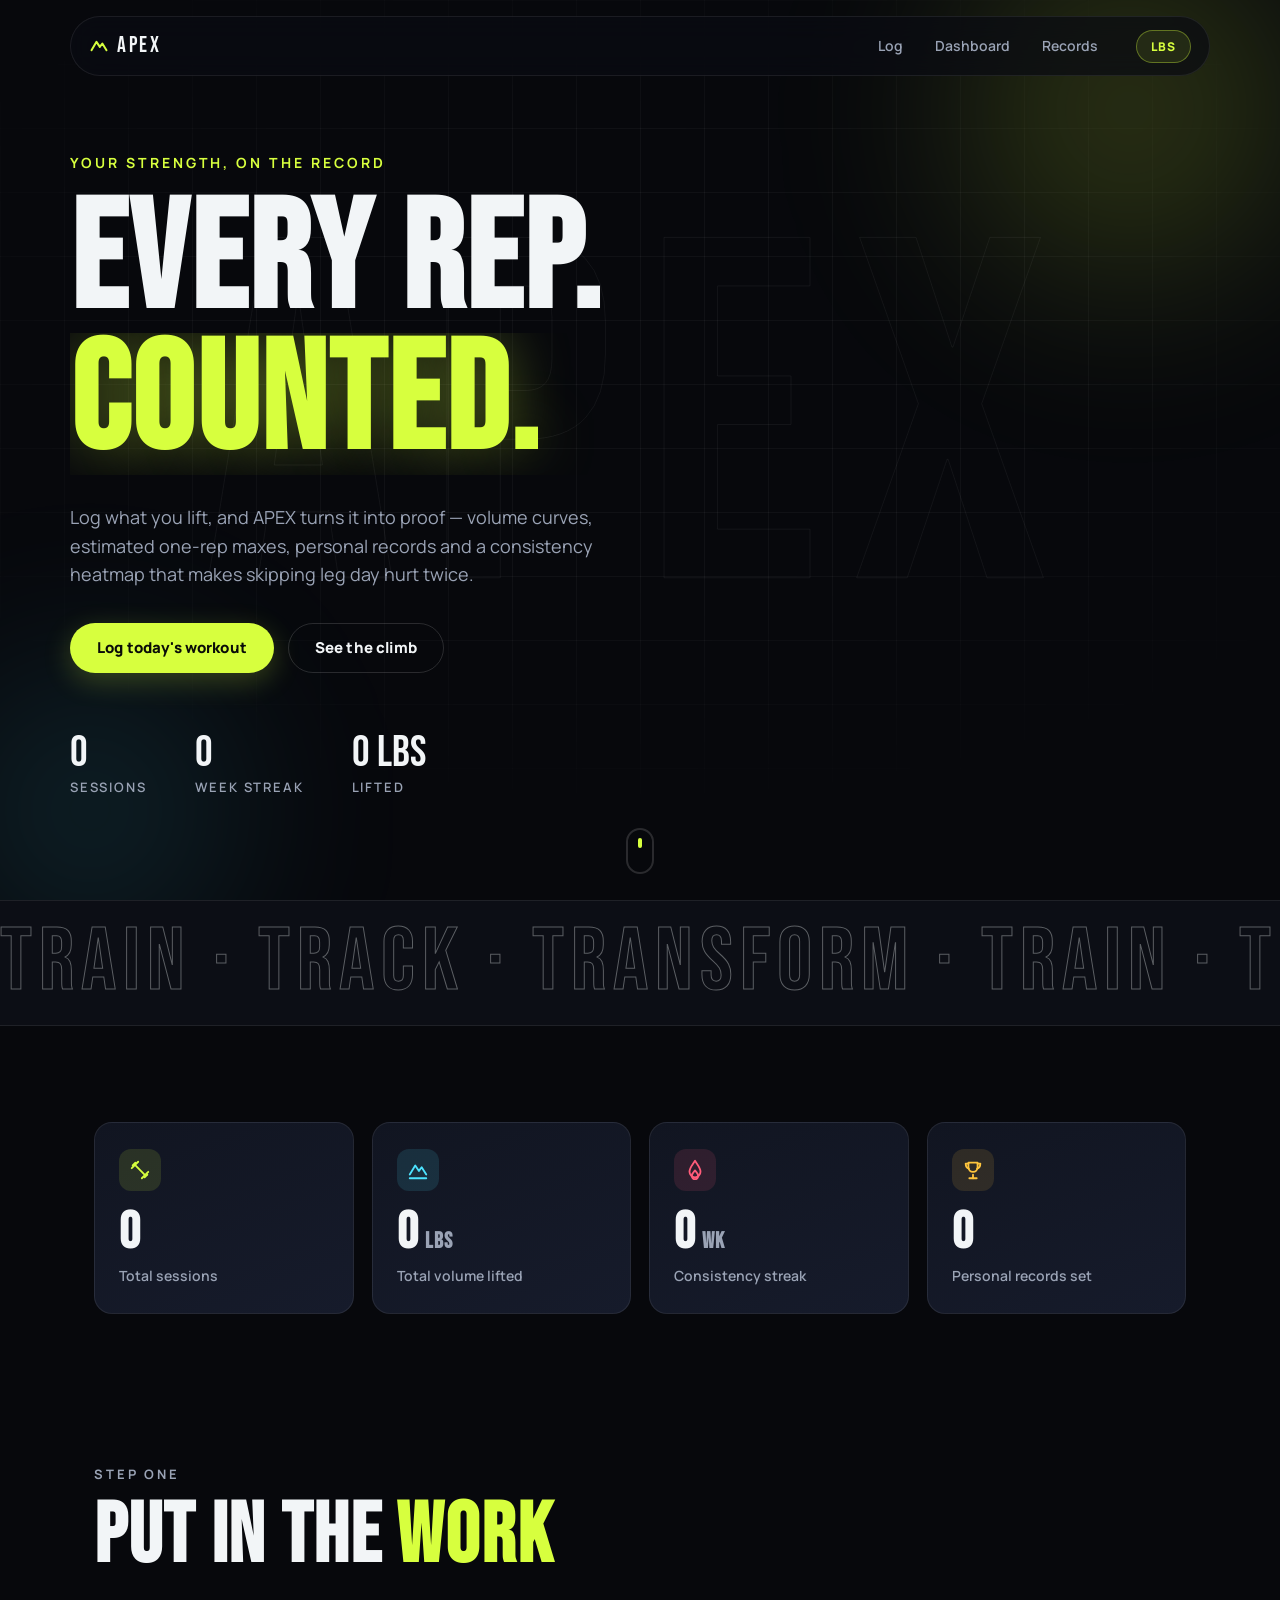
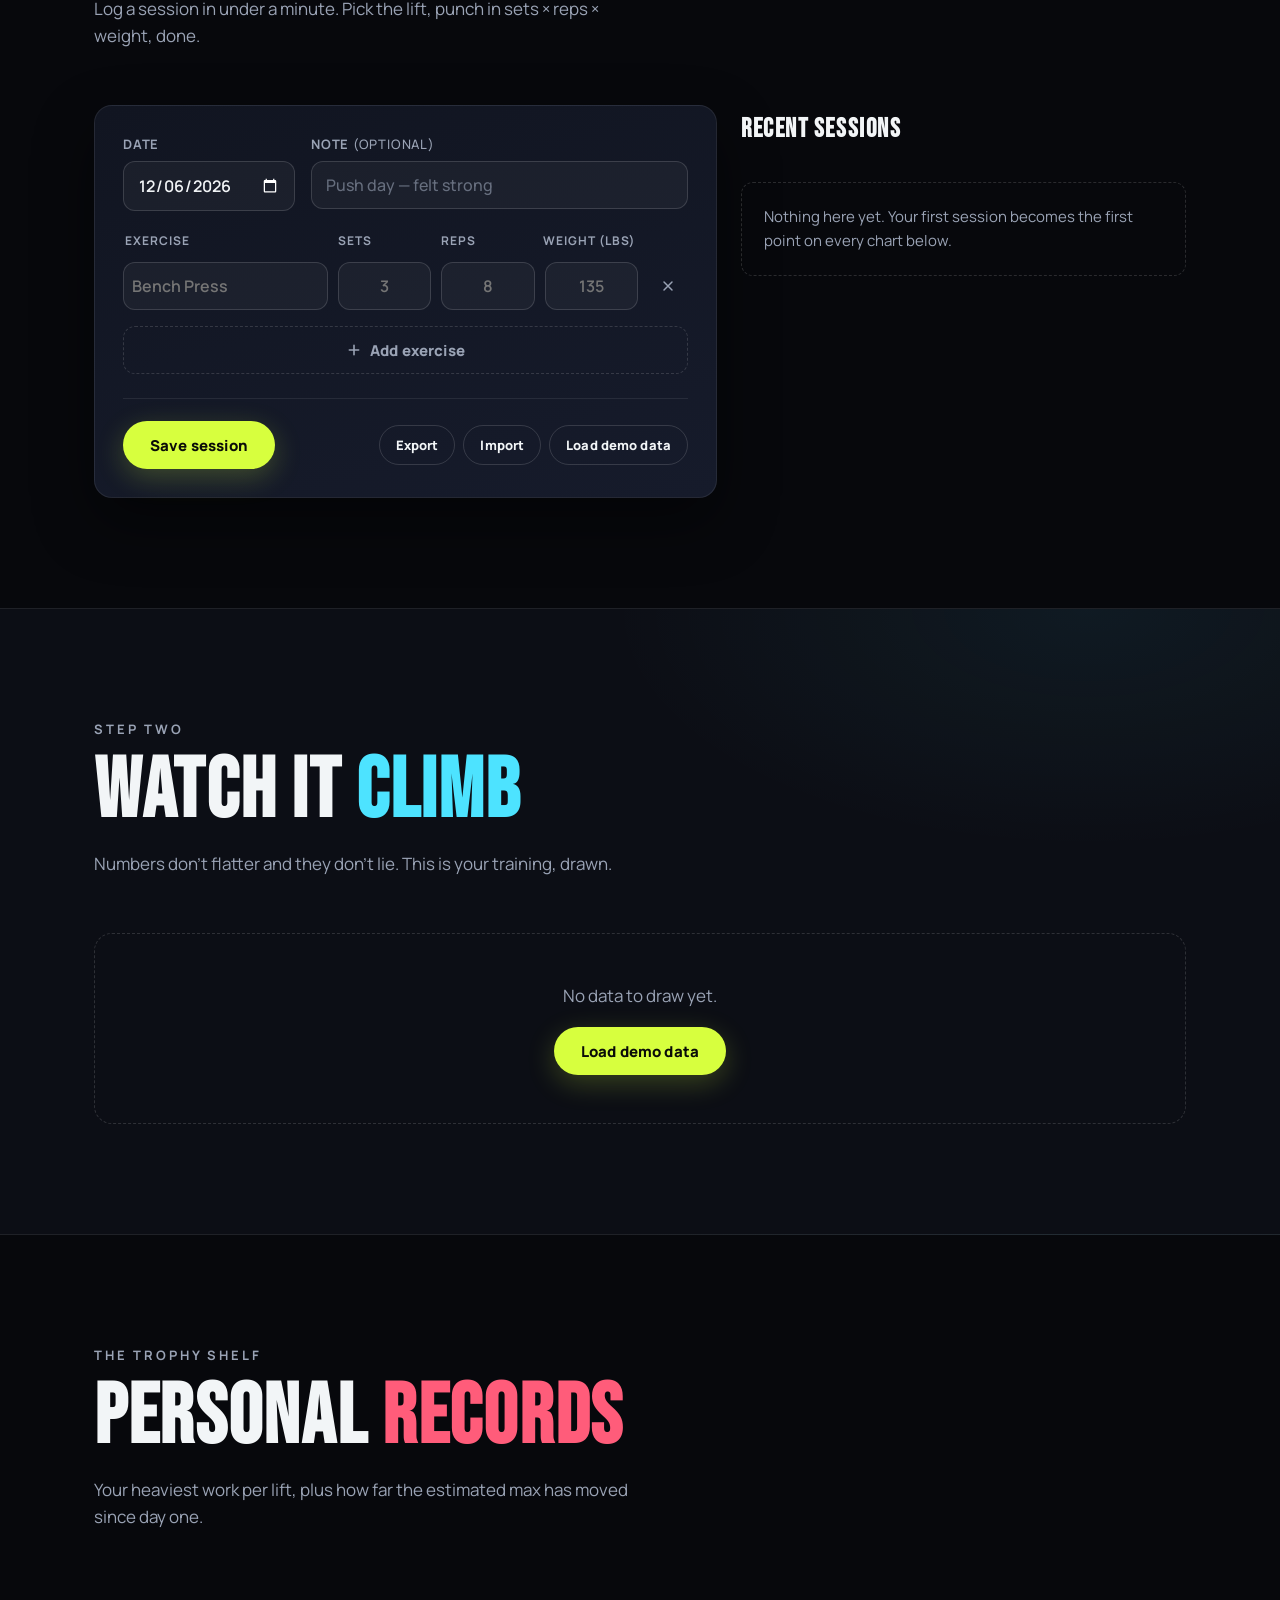
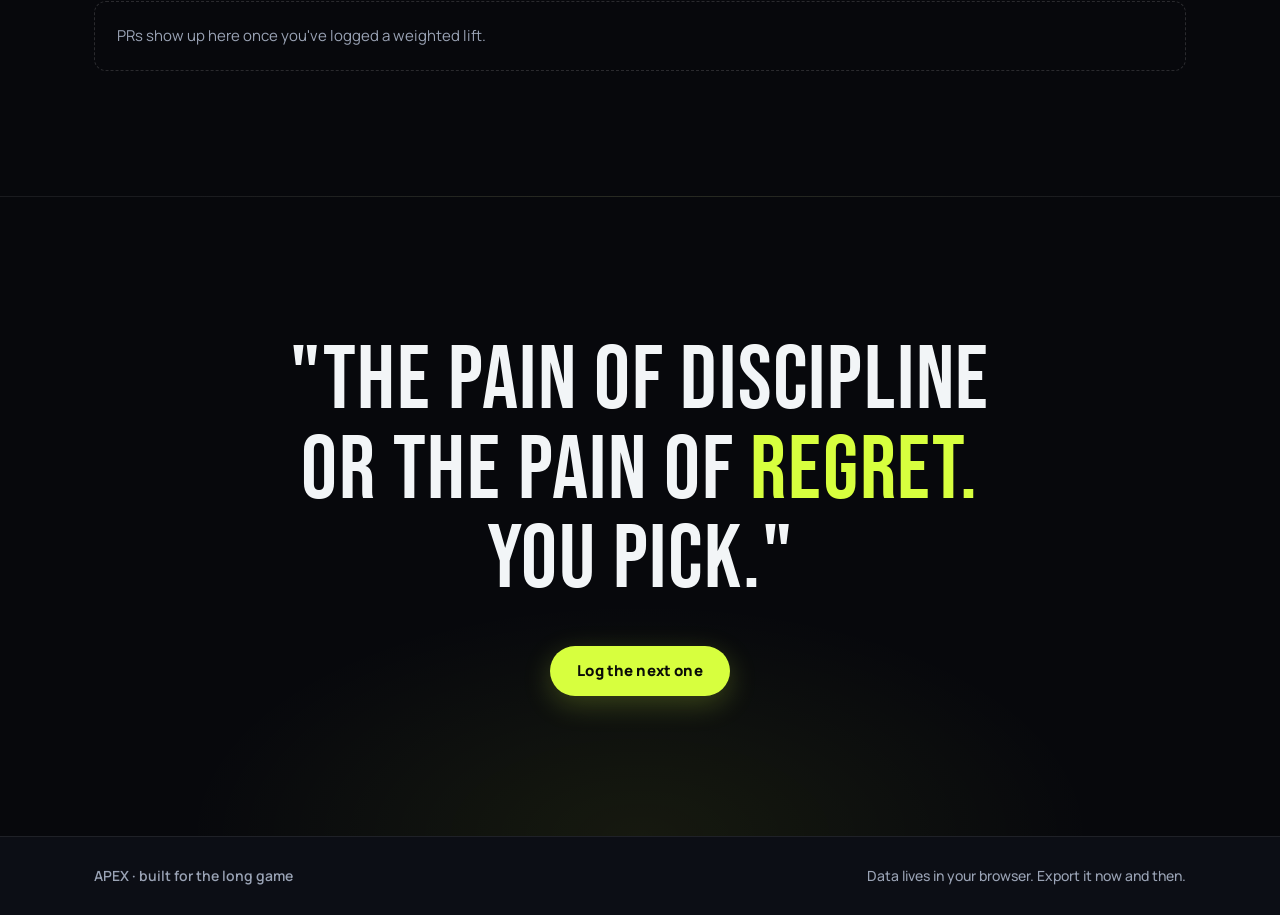
==== apex/index.html @ 634eb8ff "Add APEX — gym progress tracker with charts, PRs, and scroll animations A standalone single-page app" ====
<!DOCTYPE html>
<html lang="en">
<head>
  <meta charset="UTF-8" />
  <meta name="viewport" content="width=device-width, initial-scale=1.0, viewport-fit=cover" />
  <meta name="theme-color" content="#07080C" />
  <meta name="description" content="APEX — a beautiful gym progress tracker. Log your workouts, watch your strength curve climb, and stay consistent with charts, PRs, streaks and a training heatmap." />
  <title>APEX — Track the Climb</title>

  <link rel="preconnect" href="https://fonts.googleapis.com" />
  <link rel="preconnect" href="https://fonts.gstatic.com" crossorigin />
  <link href="https://fonts.googleapis.com/css2?family=Bebas+Neue&family=Manrope:wght@400;500;600;700;800&display=swap" rel="stylesheet" />
  <link rel="stylesheet" href="styles.css" />

  <script src="vendor/chart.umd.js"></script>
</head>
<body>
  <div class="scroll-progress" id="scrollProgress" aria-hidden="true"></div>

  <header class="nav" id="nav">
    <a class="nav__brand" href="#top" aria-label="APEX — back to top">
      <svg width="20" height="20" viewBox="0 0 24 24" fill="none" stroke="currentColor" stroke-width="2.4" stroke-linecap="round" stroke-linejoin="round" aria-hidden="true"><path d="M3 17 L9 7 L13 13 L16 9 L21 17"/></svg>
      <span>APEX</span>
    </a>
    <nav class="nav__links" aria-label="Sections">
      <a href="#log">Log</a>
      <a href="#dashboard">Dashboard</a>
      <a href="#records">Records</a>
    </nav>
    <button class="nav__unit" id="unitToggle" type="button" aria-label="Toggle weight unit">LBS</button>
  </header>

  <main>
    <!-- ============ HERO ============ -->
    <section class="hero" id="top">
      <div class="hero__bg" aria-hidden="true">
        <div class="hero__orb hero__orb--volt" data-speed="0.18"></div>
        <div class="hero__orb hero__orb--cyan" data-speed="0.10"></div>
        <div class="hero__grid"></div>
        <div class="hero__ghost" data-speed="0.32">APEX</div>
      </div>

      <div class="hero__inner">
        <p class="hero__kicker reveal">Your strength, on the record</p>
        <h1 class="hero__title">
          <span class="line-mask"><span class="line">EVERY REP.</span></span>
          <span class="line-mask"><span class="line line--volt">COUNTED.</span></span>
        </h1>
        <p class="hero__sub reveal" style="--d:.25s">
          Log what you lift, and APEX turns it into proof — volume curves, estimated one-rep
          maxes, personal records and a consistency heatmap that makes skipping leg day hurt twice.
        </p>
        <div class="hero__cta reveal" style="--d:.35s">
          <a class="btn btn--volt" href="#log">Log today's workout</a>
          <a class="btn btn--ghost" href="#dashboard">See the climb</a>
        </div>

        <dl class="hero__stats reveal" style="--d:.45s">
          <div><dt>Sessions</dt><dd id="heroSessions">0</dd></div>
          <div><dt>Week streak</dt><dd id="heroStreak">0</dd></div>
          <div><dt>Lifted</dt><dd id="heroVolume">0</dd></div>
        </dl>
      </div>

      <a class="hero__scrollcue" href="#statband" aria-label="Scroll to your numbers">
        <span></span>
      </a>
    </section>

    <!-- ============ MARQUEE ============ -->
    <div class="marquee" aria-hidden="true">
      <div class="marquee__track" id="marqueeTrack">
        TRAIN&nbsp;&middot;&nbsp;TRACK&nbsp;&middot;&nbsp;TRANSFORM&nbsp;&middot;&nbsp;TRAIN&nbsp;&middot;&nbsp;TRACK&nbsp;&middot;&nbsp;TRANSFORM&nbsp;&middot;&nbsp;TRAIN&nbsp;&middot;&nbsp;TRACK&nbsp;&middot;&nbsp;TRANSFORM&nbsp;&middot;
      </div>
    </div>

    <!-- ============ STAT BAND ============ -->
    <section class="statband" id="statband">
      <div class="container">
        <div class="statband__grid">
          <article class="stat reveal" style="--d:0s">
            <span class="stat__icon stat__icon--volt">
              <svg viewBox="0 0 24 24" fill="none" stroke="currentColor" stroke-width="2" stroke-linecap="round" stroke-linejoin="round" aria-hidden="true"><path d="M6.5 6.5 L17.5 17.5"/><path d="M4 7 L7 4"/><path d="M17 20 L20 17"/><path d="M3 10 L10 3"/><path d="M14 21 L21 14"/></svg>
            </span>
            <strong class="stat__num" id="statSessions">0</strong>
            <span class="stat__label">Total sessions</span>
          </article>
          <article class="stat reveal" style="--d:.08s">
            <span class="stat__icon stat__icon--cyan">
              <svg viewBox="0 0 24 24" fill="none" stroke="currentColor" stroke-width="2" stroke-linecap="round" stroke-linejoin="round" aria-hidden="true"><path d="M3 17 L9 7 L13 13 L16 9 L21 17"/><path d="M3 21 L21 21"/></svg>
            </span>
            <strong class="stat__num"><span id="statVolume">0</span><em class="stat__unit" data-unit>lbs</em></strong>
            <span class="stat__label">Total volume lifted</span>
          </article>
          <article class="stat reveal" style="--d:.16s">
            <span class="stat__icon stat__icon--pink">
              <svg viewBox="0 0 24 24" fill="none" stroke="currentColor" stroke-width="2" stroke-linecap="round" stroke-linejoin="round" aria-hidden="true"><path d="M12 2 C9 7 6 9.5 6 14 a6 6 0 0 0 12 0 C18 9.5 15 7 12 2 Z"/><path d="M12 22 a3.5 3.5 0 0 1 -3.5 -3.5 C8.5 16 10 14.8 12 12.5 c2 2.3 3.5 3.5 3.5 6 A3.5 3.5 0 0 1 12 22 Z"/></svg>
            </span>
            <strong class="stat__num"><span id="statStreak">0</span><em class="stat__unit">wk</em></strong>
            <span class="stat__label">Consistency streak</span>
          </article>
          <article class="stat reveal" style="--d:.24s">
            <span class="stat__icon stat__icon--amber">
              <svg viewBox="0 0 24 24" fill="none" stroke="currentColor" stroke-width="2" stroke-linecap="round" stroke-linejoin="round" aria-hidden="true"><path d="M8 21 L16 21"/><path d="M12 17 L12 21"/><path d="M7 4 L17 4 L17 9 a5 5 0 0 1 -10 0 Z"/><path d="M17 5 h3 a0 0 0 0 1 0 0 c0 3 -1.5 5 -3.5 5.5"/><path d="M7 5 H4 c0 3 1.5 5 3.5 5.5"/></svg>
            </span>
            <strong class="stat__num" id="statPRs">0</strong>
            <span class="stat__label">Personal records set</span>
          </article>
        </div>
      </div>
    </section>

    <!-- ============ LOG ============ -->
    <section class="section" id="log">
      <div class="container">
        <header class="section__head">
          <p class="section__kicker reveal">Step one</p>
          <h2 class="section__title"><span class="line-mask"><span class="line">PUT IN THE <span class="t-volt">WORK</span></span></span></h2>
          <p class="section__sub reveal">Log a session in under a minute. Pick the lift, punch in sets &times; reps &times; weight, done.</p>
        </header>

        <div class="log__grid">
          <form class="card log__form reveal" id="workoutForm" novalidate>
            <div class="log__row">
              <div class="field">
                <label for="sessionDate">Date</label>
                <input type="date" id="sessionDate" required />
              </div>
              <div class="field field--grow">
                <label for="sessionNote">Note <span class="t-muted">(optional)</span></label>
                <input type="text" id="sessionNote" maxlength="80" placeholder="Push day — felt strong" />
              </div>
            </div>

            <div class="entries" id="entries"></div>

            <button type="button" class="btn btn--dashed" id="addEntry">
              <svg width="16" height="16" viewBox="0 0 24 24" fill="none" stroke="currentColor" stroke-width="2.4" stroke-linecap="round" aria-hidden="true"><path d="M12 5v14M5 12h14"/></svg>
              Add exercise
            </button>

            <div class="log__actions">
              <button type="submit" class="btn btn--volt">Save session</button>
              <div class="log__data">
                <button type="button" class="btn btn--ghost btn--sm" id="exportBtn">Export</button>
                <label class="btn btn--ghost btn--sm" for="importFile">Import<input type="file" id="importFile" accept=".json,application/json" hidden /></label>
                <button type="button" class="btn btn--ghost btn--sm" id="demoBtn">Load demo data</button>
              </div>
            </div>
          </form>

          <aside class="log__history reveal" style="--d:.12s">
            <h3 class="log__history-title">Recent sessions</h3>
            <ol class="history" id="historyList"></ol>
            <p class="history__empty" id="historyEmpty">Nothing here yet. Your first session becomes the first point on every chart below.</p>
          </aside>
        </div>
      </div>
    </section>

    <!-- ============ DASHBOARD ============ -->
    <section class="section section--alt" id="dashboard">
      <div class="container">
        <header class="section__head">
          <p class="section__kicker reveal">Step two</p>
          <h2 class="section__title"><span class="line-mask"><span class="line">WATCH IT <span class="t-cyan">CLIMB</span></span></span></h2>
          <p class="section__sub reveal">Numbers don't flatter and they don't lie. This is your training, drawn.</p>
        </header>

        <div class="charts" id="charts">
          <article class="card chart-card chart-card--wide reveal">
            <header class="chart-card__head">
              <div>
                <h3>Weekly volume</h3>
                <p>Total weight moved per week (sets &times; reps &times; weight)</p>
              </div>
            </header>
            <div class="chart-card__body"><canvas id="volumeChart" role="img" aria-label="Area chart of total training volume per week"></canvas></div>
          </article>

          <article class="card chart-card reveal" style="--d:.08s">
            <header class="chart-card__head">
              <div>
                <h3>Sessions per week</h3>
                <p>Showing up is the whole game</p>
              </div>
            </header>
            <div class="chart-card__body"><canvas id="freqChart" role="img" aria-label="Bar chart of gym sessions per week"></canvas></div>
          </article>

          <article class="card chart-card reveal" style="--d:.16s">
            <header class="chart-card__head">
              <div>
                <h3>Muscle split</h3>
                <p>Share of volume by muscle group</p>
              </div>
            </header>
            <div class="chart-card__body chart-card__body--donut"><canvas id="splitChart" role="img" aria-label="Doughnut chart of training volume by muscle group"></canvas></div>
          </article>

          <article class="card chart-card chart-card--wide reveal">
            <header class="chart-card__head">
              <div>
                <h3>Strength curve</h3>
                <p>Estimated one-rep max over time (Epley formula)</p>
              </div>
              <div class="field field--inline">
                <label class="sr-only" for="exerciseSelect">Exercise</label>
                <select id="exerciseSelect"></select>
              </div>
            </header>
            <div class="chart-card__body"><canvas id="e1rmChart" role="img" aria-label="Line chart of estimated one-rep max over time for the selected exercise"></canvas></div>
          </article>

          <article class="card chart-card chart-card--wide reveal">
            <header class="chart-card__head">
              <div>
                <h3>Consistency heatmap</h3>
                <p>Last 26 weeks — darker cell, bigger day</p>
              </div>
            </header>
            <div class="heatmap-wrap">
              <div class="heatmap" id="heatmap" role="img" aria-label="Calendar heatmap of training days over the last 26 weeks"></div>
              <div class="heatmap__legend" aria-hidden="true">
                <span>Rest</span>
                <i class="hm-0"></i><i class="hm-1"></i><i class="hm-2"></i><i class="hm-3"></i><i class="hm-4"></i>
                <span>Big day</span>
              </div>
            </div>
          </article>
        </div>

        <div class="charts__empty" id="chartsEmpty" hidden>
          <p>No data to draw yet.</p>
          <button type="button" class="btn btn--volt" id="demoBtn2">Load demo data</button>
        </div>
      </div>
    </section>

    <!-- ============ RECORDS ============ -->
    <section class="section" id="records">
      <div class="container">
        <header class="section__head">
          <p class="section__kicker reveal">The trophy shelf</p>
          <h2 class="section__title"><span class="line-mask"><span class="line">PERSONAL <span class="t-pink">RECORDS</span></span></span></h2>
          <p class="section__sub reveal">Your heaviest work per lift, plus how far the estimated max has moved since day one.</p>
        </header>
        <div class="pr-grid" id="prGrid"></div>
        <p class="history__empty" id="prEmpty">PRs show up here once you've logged a weighted lift.</p>
      </div>
    </section>

    <!-- ============ QUOTE ============ -->
    <section class="quote">
      <div class="container">
        <blockquote class="quote__text">
          <span class="line-mask"><span class="line">"THE PAIN OF DISCIPLINE</span></span>
          <span class="line-mask"><span class="line">OR THE PAIN OF <span class="t-volt">REGRET.</span></span></span>
          <span class="line-mask"><span class="line">YOU PICK."</span></span>
        </blockquote>
        <a class="btn btn--volt reveal" href="#log" style="--d:.3s">Log the next one</a>
      </div>
    </section>

    <footer class="footer">
      <div class="container footer__inner">
        <span>APEX &middot; built for the long game</span>
        <span class="t-muted">Data lives in your browser. Export it now and then.</span>
      </div>
    </footer>
  </main>

  <div class="toast" id="toast" role="status" aria-live="polite"></div>

  <script src="app.js"></script>
</body>
</html>
---- apex/styles.css ----
/* ============================================================
   APEX — gym progress tracker
   Dark athletic theme: volt green on near-black, Bebas + Manrope
   ============================================================ */

:root {
  --bg: #07080c;
  --bg-2: #0c0e15;
  --panel: #111521;
  --panel-2: #161b2b;
  --border: rgba(255, 255, 255, 0.08);
  --border-strong: rgba(255, 255, 255, 0.14);
  --text: #f2f5f7;
  --muted: #9aa3b5;
  --volt: #d7ff3e;
  --volt-deep: #aee62b;
  --cyan: #4de3ff;
  --pink: #ff5c7a;
  --amber: #ffc53d;
  --ink: #0a0c08;
  --radius: 18px;
  --radius-sm: 12px;
  --shadow: 0 24px 60px rgba(0, 0, 0, 0.45);
  --font-display: 'Bebas Neue', 'Arial Narrow', sans-serif;
  --font-body: 'Manrope', system-ui, -apple-system, sans-serif;
  --ease-out: cubic-bezier(0.16, 1, 0.3, 1);
}

* { box-sizing: border-box; }

html {
  scroll-behavior: smooth;
  scroll-padding-top: 96px;
}

body {
  margin: 0;
  background: var(--bg);
  color: var(--text);
  font-family: var(--font-body);
  font-size: 16px;
  line-height: 1.6;
  -webkit-text-size-adjust: 100%;
  overflow-x: hidden;
}

img, svg, canvas { max-width: 100%; }

.container {
  max-width: 1140px;
  margin: 0 auto;
  padding: 0 24px;
}

.sr-only {
  position: absolute;
  width: 1px; height: 1px;
  padding: 0; margin: -1px;
  overflow: hidden;
  clip: rect(0 0 0 0);
  white-space: nowrap; border: 0;
}

.t-volt { color: var(--volt); }
.t-cyan { color: var(--cyan); }
.t-pink { color: var(--pink); }
.t-muted { color: var(--muted); font-weight: 500; }

:focus-visible {
  outline: 2px solid var(--volt);
  outline-offset: 3px;
  border-radius: 4px;
}

::selection { background: var(--volt); color: var(--ink); }

/* ---------- scroll progress ---------- */

.scroll-progress {
  position: fixed;
  top: 0; left: 0;
  height: 3px;
  width: 100%;
  transform: scaleX(0);
  transform-origin: 0 50%;
  background: linear-gradient(90deg, var(--volt), var(--cyan));
  z-index: 60;
}

/* ---------- nav ---------- */

.nav {
  position: fixed;
  top: 16px; left: 50%;
  transform: translateX(-50%);
  width: min(1140px, calc(100% - 32px));
  display: flex;
  align-items: center;
  gap: 24px;
  padding: 10px 18px;
  border-radius: 999px;
  border: 1px solid var(--border);
  background: rgba(10, 12, 18, 0.72);
  backdrop-filter: blur(14px);
  -webkit-backdrop-filter: blur(14px);
  z-index: 50;
  transition: border-color 0.25s, background-color 0.25s;
}

.nav.is-scrolled {
  border-color: var(--border-strong);
  background: rgba(10, 12, 18, 0.88);
}

.nav__brand {
  display: inline-flex;
  align-items: center;
  gap: 8px;
  color: var(--text);
  text-decoration: none;
  font-family: var(--font-display);
  font-size: 22px;
  letter-spacing: 0.12em;
  line-height: 1;
}

.nav__brand svg { color: var(--volt); }

.nav__links {
  display: flex;
  gap: 4px;
  margin-left: auto;
}

.nav__links a {
  color: var(--muted);
  text-decoration: none;
  font-weight: 600;
  font-size: 14px;
  padding: 8px 14px;
  border-radius: 999px;
  transition: color 0.2s, background-color 0.2s;
}

.nav__links a:hover {
  color: var(--text);
  background: rgba(255, 255, 255, 0.06);
}

.nav__unit {
  font-family: var(--font-body);
  font-weight: 800;
  font-size: 12px;
  letter-spacing: 0.08em;
  color: var(--volt);
  background: rgba(215, 255, 62, 0.1);
  border: 1px solid rgba(215, 255, 62, 0.35);
  border-radius: 999px;
  padding: 7px 14px;
  cursor: pointer;
  transition: background-color 0.2s, color 0.2s;
}

.nav__unit:hover { background: rgba(215, 255, 62, 0.2); }

/* ---------- buttons ---------- */

.btn {
  display: inline-flex;
  align-items: center;
  justify-content: center;
  gap: 8px;
  min-height: 48px;
  padding: 12px 26px;
  border-radius: 999px;
  border: 1px solid transparent;
  font-family: var(--font-body);
  font-weight: 800;
  font-size: 15px;
  letter-spacing: 0.01em;
  text-decoration: none;
  cursor: pointer;
  transition: background-color 0.2s, color 0.2s, border-color 0.2s, box-shadow 0.2s;
}

.btn--volt {
  background: var(--volt);
  color: var(--ink);
  box-shadow: 0 8px 28px rgba(215, 255, 62, 0.22);
}

.btn--volt:hover {
  background: var(--volt-deep);
  box-shadow: 0 10px 34px rgba(215, 255, 62, 0.32);
}

.btn--ghost {
  background: transparent;
  color: var(--text);
  border-color: var(--border-strong);
}

.btn--ghost:hover {
  border-color: var(--volt);
  color: var(--volt);
}

.btn--dashed {
  background: transparent;
  color: var(--muted);
  border: 1.5px dashed var(--border-strong);
  border-radius: var(--radius-sm);
  width: 100%;
}

.btn--dashed:hover { color: var(--volt); border-color: rgba(215, 255, 62, 0.5); }

.btn--sm {
  min-height: 40px;
  padding: 8px 16px;
  font-size: 13px;
}

/* ---------- hero ---------- */

.hero {
  position: relative;
  min-height: 100svh;
  display: flex;
  flex-direction: column;
  justify-content: center;
  overflow: hidden;
  padding: 140px 24px 90px;
}

.hero__bg { position: absolute; inset: 0; pointer-events: none; }

.hero__orb {
  position: absolute;
  border-radius: 50%;
  filter: blur(90px);
  opacity: 0.5;
  will-change: transform;
}

.hero__orb--volt {
  width: 540px; height: 540px;
  background: radial-gradient(circle, rgba(215, 255, 62, 0.5), transparent 65%);
  top: -160px; right: -120px;
}

.hero__orb--cyan {
  width: 460px; height: 460px;
  background: radial-gradient(circle, rgba(77, 227, 255, 0.35), transparent 65%);
  bottom: -140px; left: -140px;
}

.hero__grid {
  position: absolute;
  inset: 0;
  background-image:
    linear-gradient(rgba(255, 255, 255, 0.04) 1px, transparent 1px),
    linear-gradient(90deg, rgba(255, 255, 255, 0.04) 1px, transparent 1px);
  background-size: 64px 64px;
  mask-image: radial-gradient(ellipse 90% 70% at 50% 40%, black 35%, transparent 75%);
  -webkit-mask-image: radial-gradient(ellipse 90% 70% at 50% 40%, black 35%, transparent 75%);
}

.hero__ghost {
  position: absolute;
  left: 50%;
  top: 48%;
  transform: translate(-50%, -50%);
  font-family: var(--font-display);
  font-size: clamp(180px, 38vw, 560px);
  line-height: 1;
  letter-spacing: 0.06em;
  color: transparent;
  -webkit-text-stroke: 1px rgba(255, 255, 255, 0.06);
  user-select: none;
  white-space: nowrap;
  will-change: transform;
}

.hero__inner {
  position: relative;
  max-width: 1140px;
  margin: 0 auto;
  width: 100%;
}

.hero__kicker {
  margin: 0 0 18px;
  font-weight: 700;
  font-size: 14px;
  letter-spacing: 0.22em;
  text-transform: uppercase;
  color: var(--volt);
}

.hero__title {
  margin: 0;
  font-family: var(--font-display);
  font-size: clamp(64px, 12vw, 168px);
  line-height: 0.92;
  letter-spacing: 0.015em;
  text-transform: uppercase;
}

.line--volt {
  color: var(--volt);
  text-shadow: 0 0 60px rgba(215, 255, 62, 0.35);
}

.hero__sub {
  max-width: 560px;
  margin: 28px 0 0;
  font-size: 18px;
  color: var(--muted);
}

.hero__cta {
  display: flex;
  flex-wrap: wrap;
  gap: 14px;
  margin-top: 34px;
}

.hero__stats {
  display: flex;
  gap: 48px;
  margin: 56px 0 0;
  padding: 0;
}

.hero__stats div { display: flex; flex-direction: column-reverse; }

.hero__stats dt {
  font-size: 13px;
  font-weight: 600;
  letter-spacing: 0.14em;
  text-transform: uppercase;
  color: var(--muted);
}

.hero__stats dd {
  margin: 0;
  font-family: var(--font-display);
  font-size: 44px;
  line-height: 1.1;
  color: var(--text);
}

.hero__scrollcue {
  position: absolute;
  left: 50%;
  bottom: 26px;
  transform: translateX(-50%);
  width: 28px; height: 46px;
  border: 2px solid var(--border-strong);
  border-radius: 999px;
  display: flex;
  justify-content: center;
  padding-top: 8px;
}

.hero__scrollcue span {
  width: 4px; height: 10px;
  border-radius: 999px;
  background: var(--volt);
  animation: cue 1.8s var(--ease-out) infinite;
}

@keyframes cue {
  0% { transform: translateY(0); opacity: 1; }
  70% { transform: translateY(16px); opacity: 0; }
  100% { transform: translateY(0); opacity: 0; }
}

/* ---------- marquee ---------- */

.marquee {
  overflow: hidden;
  border-top: 1px solid var(--border);
  border-bottom: 1px solid var(--border);
  padding: 18px 0;
  background: var(--bg-2);
}

.marquee__track {
  font-family: var(--font-display);
  font-size: clamp(44px, 7vw, 88px);
  line-height: 1;
  letter-spacing: 0.08em;
  white-space: nowrap;
  color: transparent;
  -webkit-text-stroke: 1px rgba(242, 245, 247, 0.35);
  will-change: transform;
}

/* ---------- stat band ---------- */

.statband { padding: 96px 0 40px; }

.statband__grid {
  display: grid;
  grid-template-columns: repeat(4, 1fr);
  gap: 18px;
}

.stat {
  background: linear-gradient(160deg, var(--panel), var(--panel-2));
  border: 1px solid var(--border);
  border-radius: var(--radius);
  padding: 26px 24px;
  display: flex;
  flex-direction: column;
  gap: 6px;
  transition: border-color 0.25s, transform 0.25s;
}

.stat:hover { border-color: var(--border-strong); }

.stat__icon {
  width: 42px; height: 42px;
  border-radius: 12px;
  display: grid;
  place-items: center;
  margin-bottom: 10px;
}

.stat__icon svg { width: 22px; height: 22px; }

.stat__icon--volt { background: rgba(215, 255, 62, 0.12); color: var(--volt); }
.stat__icon--cyan { background: rgba(77, 227, 255, 0.12); color: var(--cyan); }
.stat__icon--pink { background: rgba(255, 92, 122, 0.12); color: var(--pink); }
.stat__icon--amber { background: rgba(255, 197, 61, 0.12); color: var(--amber); }

.stat__num {
  font-family: var(--font-display);
  font-size: 52px;
  line-height: 1;
  letter-spacing: 0.02em;
}

.stat__unit {
  font-style: normal;
  font-size: 22px;
  color: var(--muted);
  margin-left: 6px;
}

.stat__label {
  font-size: 14px;
  font-weight: 600;
  color: var(--muted);
}

/* ---------- sections ---------- */

.section { padding: 110px 0; }

.section--alt {
  background:
    radial-gradient(800px 400px at 85% 0%, rgba(77, 227, 255, 0.06), transparent 60%),
    var(--bg-2);
  border-top: 1px solid var(--border);
  border-bottom: 1px solid var(--border);
}

.section__head { max-width: 720px; margin-bottom: 56px; }

.section__kicker {
  margin: 0 0 12px;
  font-weight: 700;
  font-size: 13px;
  letter-spacing: 0.22em;
  text-transform: uppercase;
  color: var(--muted);
}

.section__title {
  margin: 0;
  font-family: var(--font-display);
  font-size: clamp(46px, 7vw, 84px);
  line-height: 0.95;
  letter-spacing: 0.02em;
  text-transform: uppercase;
}

.section__sub {
  margin: 18px 0 0;
  font-size: 17px;
  color: var(--muted);
  max-width: 56ch;
}

/* ---------- cards ---------- */

.card {
  background: linear-gradient(165deg, var(--panel), var(--panel-2));
  border: 1px solid var(--border);
  border-radius: var(--radius);
  box-shadow: var(--shadow);
}

/* ---------- log ---------- */

.log__grid {
  display: grid;
  grid-template-columns: minmax(0, 1.4fr) minmax(0, 1fr);
  gap: 24px;
  align-items: start;
}

.log__form { padding: 28px; }

.log__row {
  display: flex;
  gap: 16px;
  flex-wrap: wrap;
  margin-bottom: 20px;
}

.field { display: flex; flex-direction: column; gap: 6px; }
.field--grow { flex: 1; min-width: 200px; }

.field label {
  font-size: 13px;
  font-weight: 700;
  letter-spacing: 0.06em;
  text-transform: uppercase;
  color: var(--muted);
}

.field input,
.field select,
.entry input,
.entry select {
  font-family: var(--font-body);
  font-size: 16px;
  font-weight: 600;
  color: var(--text);
  background: rgba(255, 255, 255, 0.04);
  border: 1px solid var(--border-strong);
  border-radius: var(--radius-sm);
  padding: 12px 14px;
  min-height: 48px;
  transition: border-color 0.2s, background-color 0.2s;
}

.field input:hover, .field select:hover,
.entry input:hover, .entry select:hover { border-color: rgba(255, 255, 255, 0.25); }

.field input:focus, .field select:focus,
.entry input:focus, .entry select:focus {
  outline: none;
  border-color: var(--volt);
  background: rgba(215, 255, 62, 0.05);
}

.field input::placeholder { color: rgba(154, 163, 181, 0.6); font-weight: 500; }

input[type="date"] { color-scheme: dark; }
select { color-scheme: dark; cursor: pointer; }

.entries { display: flex; flex-direction: column; gap: 12px; margin-bottom: 16px; }

.entry {
  display: grid;
  grid-template-columns: minmax(0, 2.2fr) repeat(3, minmax(64px, 1fr)) 40px;
  gap: 10px;
  align-items: center;
}

.entry__head {
  display: grid;
  grid-template-columns: minmax(0, 2.2fr) repeat(3, minmax(64px, 1fr)) 40px;
  gap: 10px;
  font-size: 12px;
  font-weight: 700;
  letter-spacing: 0.08em;
  text-transform: uppercase;
  color: var(--muted);
  padding: 0 2px;
}

.entry input { text-align: center; padding: 12px 8px; }
.entry input[type=number] { appearance: textfield; -moz-appearance: textfield; }
.entry input::-webkit-outer-spin-button,
.entry input::-webkit-inner-spin-button { -webkit-appearance: none; margin: 0; }

.entry__remove {
  width: 40px; height: 40px;
  display: grid;
  place-items: center;
  background: transparent;
  border: 1px solid transparent;
  border-radius: 10px;
  color: var(--muted);
  cursor: pointer;
  transition: color 0.2s, background-color 0.2s;
}

.entry__remove:hover { color: var(--pink); background: rgba(255, 92, 122, 0.1); }

.log__actions {
  display: flex;
  flex-wrap: wrap;
  align-items: center;
  justify-content: space-between;
  gap: 14px;
  margin-top: 24px;
  padding-top: 22px;
  border-top: 1px solid var(--border);
}

.log__data { display: flex; flex-wrap: wrap; gap: 8px; }

/* history */

.log__history { min-width: 0; }

.log__history-title {
  margin: 4px 0 16px;
  font-family: var(--font-display);
  font-size: 26px;
  letter-spacing: 0.06em;
  text-transform: uppercase;
}

.history {
  list-style: none;
  margin: 0;
  padding: 0;
  display: flex;
  flex-direction: column;
  gap: 10px;
  max-height: 460px;
  overflow-y: auto;
  scrollbar-width: thin;
  scrollbar-color: var(--border-strong) transparent;
}

.history li {
  display: flex;
  align-items: center;
  gap: 14px;
  background: var(--panel);
  border: 1px solid var(--border);
  border-radius: var(--radius-sm);
  padding: 14px 16px;
  transition: border-color 0.2s;
}

.history li:hover { border-color: var(--border-strong); }

.history__date {
  font-family: var(--font-display);
  font-size: 20px;
  letter-spacing: 0.04em;
  color: var(--volt);
  min-width: 64px;
  line-height: 1.1;
}

.history__meta { flex: 1; min-width: 0; }

.history__meta strong {
  display: block;
  font-size: 14px;
  font-weight: 700;
  white-space: nowrap;
  overflow: hidden;
  text-overflow: ellipsis;
}

.history__meta span { font-size: 13px; color: var(--muted); }

.history__del {
  flex-shrink: 0;
  width: 38px; height: 38px;
  display: grid;
  place-items: center;
  background: transparent;
  border: 1px solid transparent;
  border-radius: 10px;
  color: var(--muted);
  cursor: pointer;
  transition: color 0.2s, background-color 0.2s;
}

.history__del:hover { color: var(--pink); background: rgba(255, 92, 122, 0.1); }

.history__empty {
  color: var(--muted);
  font-size: 15px;
  border: 1.5px dashed var(--border-strong);
  border-radius: var(--radius-sm);
  padding: 22px;
}

/* ---------- charts ---------- */

.charts {
  display: grid;
  grid-template-columns: repeat(2, minmax(0, 1fr));
  gap: 24px;
}

.chart-card { padding: 24px; min-width: 0; }
.chart-card--wide { grid-column: 1 / -1; }

.chart-card__head {
  display: flex;
  align-items: flex-start;
  justify-content: space-between;
  gap: 16px;
  flex-wrap: wrap;
  margin-bottom: 18px;
}

.chart-card__head h3 {
  margin: 0;
  font-family: var(--font-display);
  font-size: 26px;
  letter-spacing: 0.05em;
  text-transform: uppercase;
}

.chart-card__head p {
  margin: 4px 0 0;
  font-size: 13.5px;
  color: var(--muted);
}

.field--inline select { min-width: 200px; min-height: 44px; padding: 8px 12px; }

.chart-card__body { position: relative; height: 320px; }

.chart-card__offline {
  position: absolute;
  inset: 0;
  display: grid;
  place-items: center;
  margin: 0;
  color: var(--muted);
  font-size: 14px;
  text-align: center;
  padding: 0 16px;
}
.chart-card__body--donut { height: 300px; }

.charts__empty {
  margin-top: 28px;
  text-align: center;
  border: 1.5px dashed var(--border-strong);
  border-radius: var(--radius);
  padding: 48px 24px;
}

.charts__empty p { margin: 0 0 18px; color: var(--muted); font-size: 17px; }

/* heatmap */

.heatmap-wrap { overflow-x: auto; padding-bottom: 6px; }

.heatmap {
  display: grid;
  grid-auto-flow: column;
  grid-template-rows: repeat(7, 14px);
  gap: 4px;
  width: max-content;
}

.heatmap i {
  width: 14px; height: 14px;
  border-radius: 4px;
  background: rgba(255, 255, 255, 0.05);
}

.heatmap__legend {
  display: flex;
  align-items: center;
  gap: 5px;
  margin-top: 14px;
  font-size: 12px;
  color: var(--muted);
}

.heatmap__legend i { width: 13px; height: 13px; border-radius: 4px; display: inline-block; }
.heatmap__legend span { margin: 0 4px; }

.hm-0, .heatmap i.hm-0 { background: rgba(255, 255, 255, 0.05); }
.hm-1, .heatmap i.hm-1 { background: rgba(215, 255, 62, 0.22); }
.hm-2, .heatmap i.hm-2 { background: rgba(215, 255, 62, 0.45); }
.hm-3, .heatmap i.hm-3 { background: rgba(215, 255, 62, 0.7); }
.hm-4, .heatmap i.hm-4 { background: var(--volt); box-shadow: 0 0 10px rgba(215, 255, 62, 0.45); }

/* ---------- PR grid ---------- */

.pr-grid {
  display: grid;
  grid-template-columns: repeat(3, minmax(0, 1fr));
  gap: 20px;
}

.pr-card {
  position: relative;
  overflow: hidden;
  background: linear-gradient(165deg, var(--panel), var(--panel-2));
  border: 1px solid var(--border);
  border-radius: var(--radius);
  padding: 24px;
  transition: border-color 0.25s, box-shadow 0.25s;
}

.pr-card:hover {
  border-color: rgba(215, 255, 62, 0.4);
  box-shadow: 0 16px 44px rgba(0, 0, 0, 0.5);
}

.pr-card::after {
  content: '';
  position: absolute;
  top: 0; left: 0; right: 0;
  height: 3px;
  background: linear-gradient(90deg, var(--volt), transparent 70%);
}

.pr-card__name {
  margin: 0 0 14px;
  font-family: var(--font-display);
  font-size: 24px;
  letter-spacing: 0.05em;
  text-transform: uppercase;
}

.pr-card__big {
  font-family: var(--font-display);
  font-size: 54px;
  line-height: 1;
  color: var(--volt);
}

.pr-card__big small {
  font-size: 22px;
  color: var(--muted);
  margin-left: 4px;
}

.pr-card__set { margin: 8px 0 16px; font-size: 14px; color: var(--muted); }

.pr-card__foot {
  display: flex;
  justify-content: space-between;
  align-items: center;
  font-size: 13px;
  color: var(--muted);
  border-top: 1px solid var(--border);
  padding-top: 14px;
}

.pr-card__delta {
  font-weight: 800;
  color: var(--volt);
  background: rgba(215, 255, 62, 0.1);
  border-radius: 999px;
  padding: 4px 12px;
}

.pr-card__delta.is-flat { color: var(--muted); background: rgba(255, 255, 255, 0.06); }

/* ---------- quote ---------- */

.quote {
  padding: 140px 0;
  text-align: center;
  background:
    radial-gradient(700px 360px at 50% 100%, rgba(215, 255, 62, 0.07), transparent 65%),
    var(--bg);
  border-top: 1px solid var(--border);
}

.quote__text {
  margin: 0 0 40px;
  font-family: var(--font-display);
  font-size: clamp(40px, 7vw, 92px);
  line-height: 1;
  letter-spacing: 0.02em;
}

/* ---------- footer ---------- */

.footer {
  border-top: 1px solid var(--border);
  padding: 28px 0;
  background: var(--bg-2);
}

.footer__inner {
  display: flex;
  flex-wrap: wrap;
  justify-content: space-between;
  gap: 10px;
  font-size: 14px;
  color: var(--muted);
  font-weight: 600;
}

/* ---------- toast ---------- */

.toast {
  position: fixed;
  left: 50%;
  bottom: 28px;
  transform: translate(-50%, 20px);
  background: var(--panel-2);
  color: var(--text);
  border: 1px solid var(--border-strong);
  border-left: 3px solid var(--volt);
  border-radius: var(--radius-sm);
  padding: 14px 22px;
  font-weight: 700;
  font-size: 15px;
  box-shadow: var(--shadow);
  opacity: 0;
  pointer-events: none;
  transition: opacity 0.3s, transform 0.3s;
  z-index: 70;
  max-width: calc(100vw - 40px);
}

.toast.is-on { opacity: 1; transform: translate(-50%, 0); }
.toast.is-error { border-left-color: var(--pink); }

/* ============================================================
   SCROLL ANIMATIONS
   ============================================================ */

.reveal {
  opacity: 0;
  transform: translateY(28px);
  transition:
    opacity 0.8s var(--ease-out) var(--d, 0s),
    transform 0.8s var(--ease-out) var(--d, 0s);
}

.reveal.in { opacity: 1; transform: none; }

/* big headline mask reveal */
.line-mask { display: block; overflow: hidden; }

.line {
  display: block;
  transform: translateY(110%);
  transition: transform 1s var(--ease-out) var(--d, 0s);
}

.in > .line,
.line.in { transform: translateY(0); }

.hero__title .line-mask:nth-child(2) .line { transition-delay: 0.12s; }

/* ============================================================
   RESPONSIVE
   ============================================================ */

@media (max-width: 1000px) {
  .statband__grid { grid-template-columns: repeat(2, 1fr); }
  .log__grid { grid-template-columns: 1fr; }
  .charts { grid-template-columns: 1fr; }
  .pr-grid { grid-template-columns: repeat(2, minmax(0, 1fr)); }
}

@media (max-width: 640px) {
  .nav { gap: 10px; padding: 8px 12px; }
  .nav__links a { padding: 8px 9px; font-size: 13px; }
  .nav__brand span { display: none; }
  .nav__brand svg { width: 24px; height: 24px; }
  .nav__unit { padding: 6px 10px; }
  .hero { padding-top: 120px; }
  .hero__stats { gap: 28px; flex-wrap: wrap; }
  .hero__stats dd { font-size: 36px; }
  .statband__grid { grid-template-columns: 1fr; }
  .pr-grid { grid-template-columns: 1fr; }
  .section { padding: 80px 0; }
  .entry, .entry__head { grid-template-columns: minmax(0, 1.6fr) repeat(3, minmax(48px, 1fr)) 34px; gap: 6px; }
  .entry input { padding: 12px 4px; font-size: 15px; }
  .log__form { padding: 20px; }
  .chart-card__body { height: 260px; }
  .log__actions { flex-direction: column; align-items: stretch; }
  .log__actions .btn--volt { width: 100%; }
  .log__data { justify-content: center; }
}

/* ============================================================
   REDUCED MOTION
   ============================================================ */

@media (prefers-reduced-motion: reduce) {
  html { scroll-behavior: auto; }

  .reveal, .line {
    opacity: 1;
    transform: none;
    transition: none;
  }

  .hero__scrollcue span { animation: none; }

  .hero__orb, .hero__ghost, .marquee__track {
    transform: none !important;
  }

  *, *::before, *::after {
    transition-duration: 0.01ms !important;
    animation-duration: 0.01ms !important;
  }
}
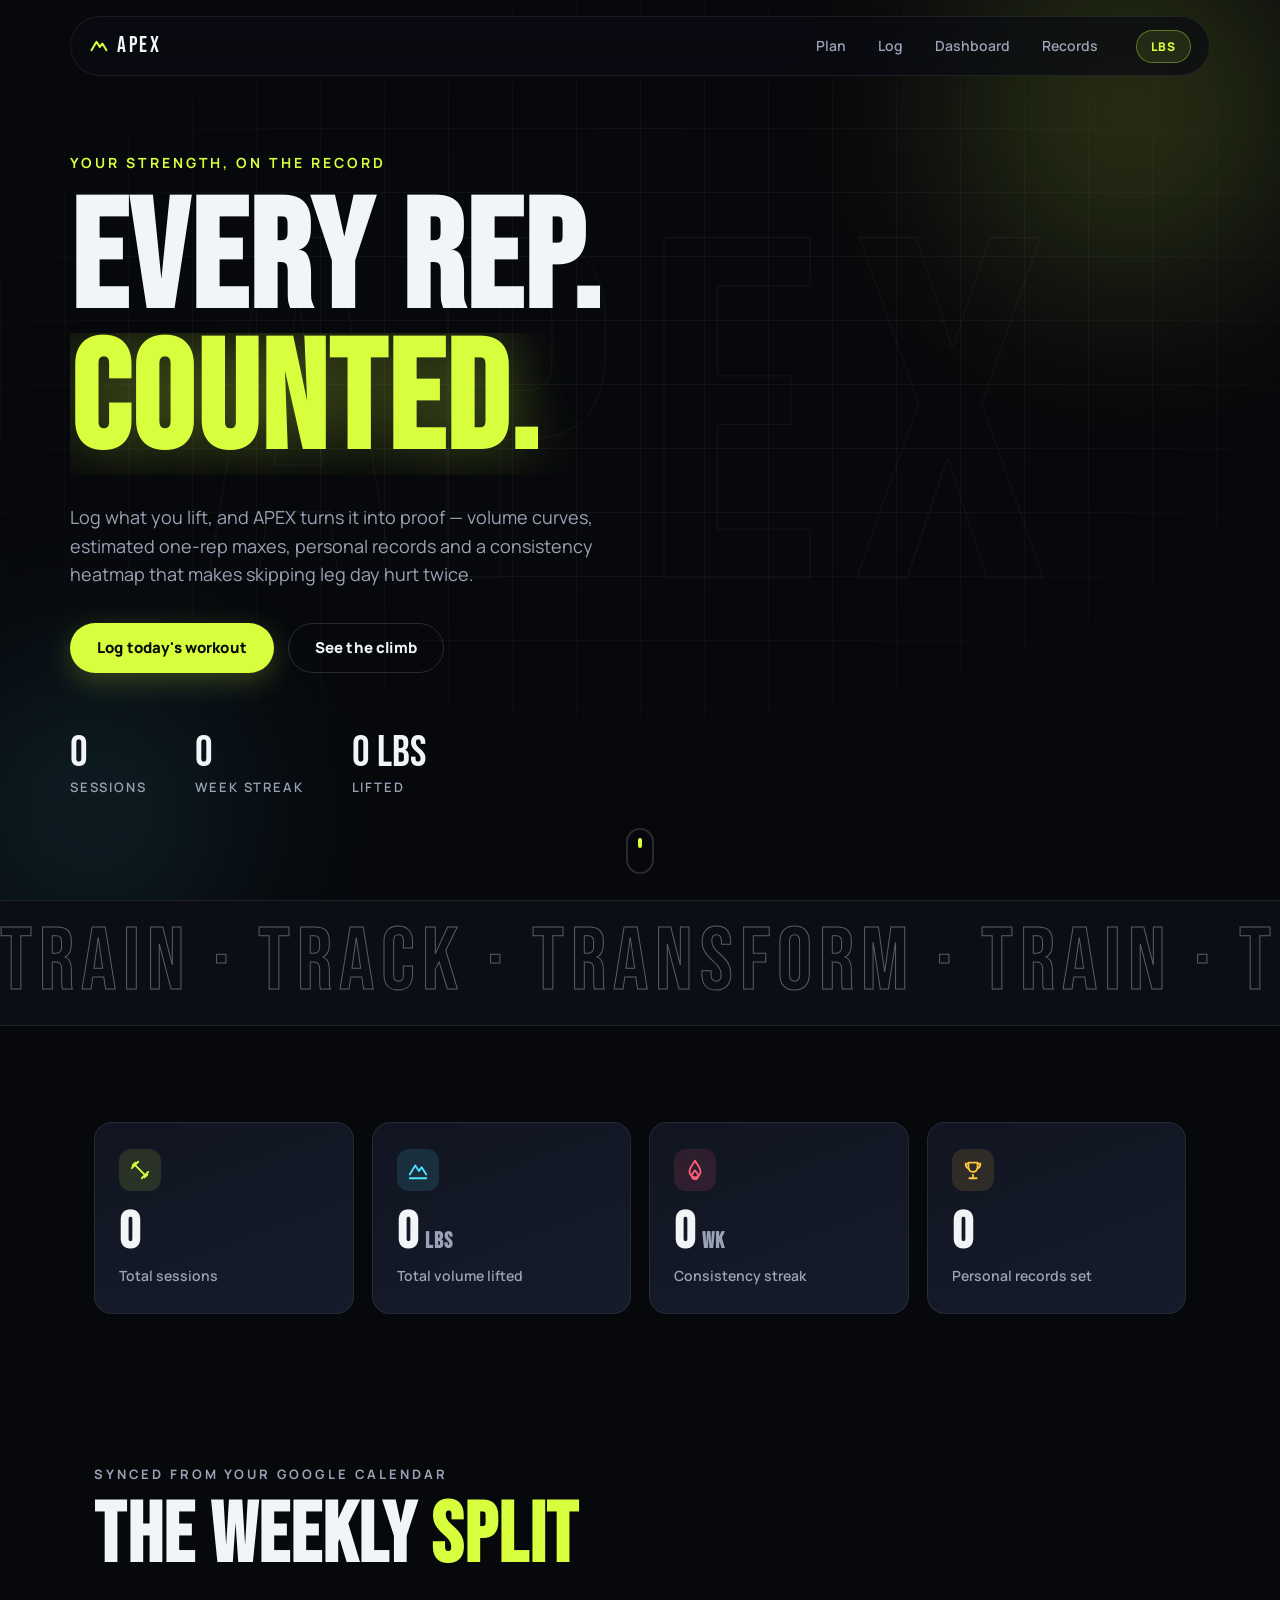
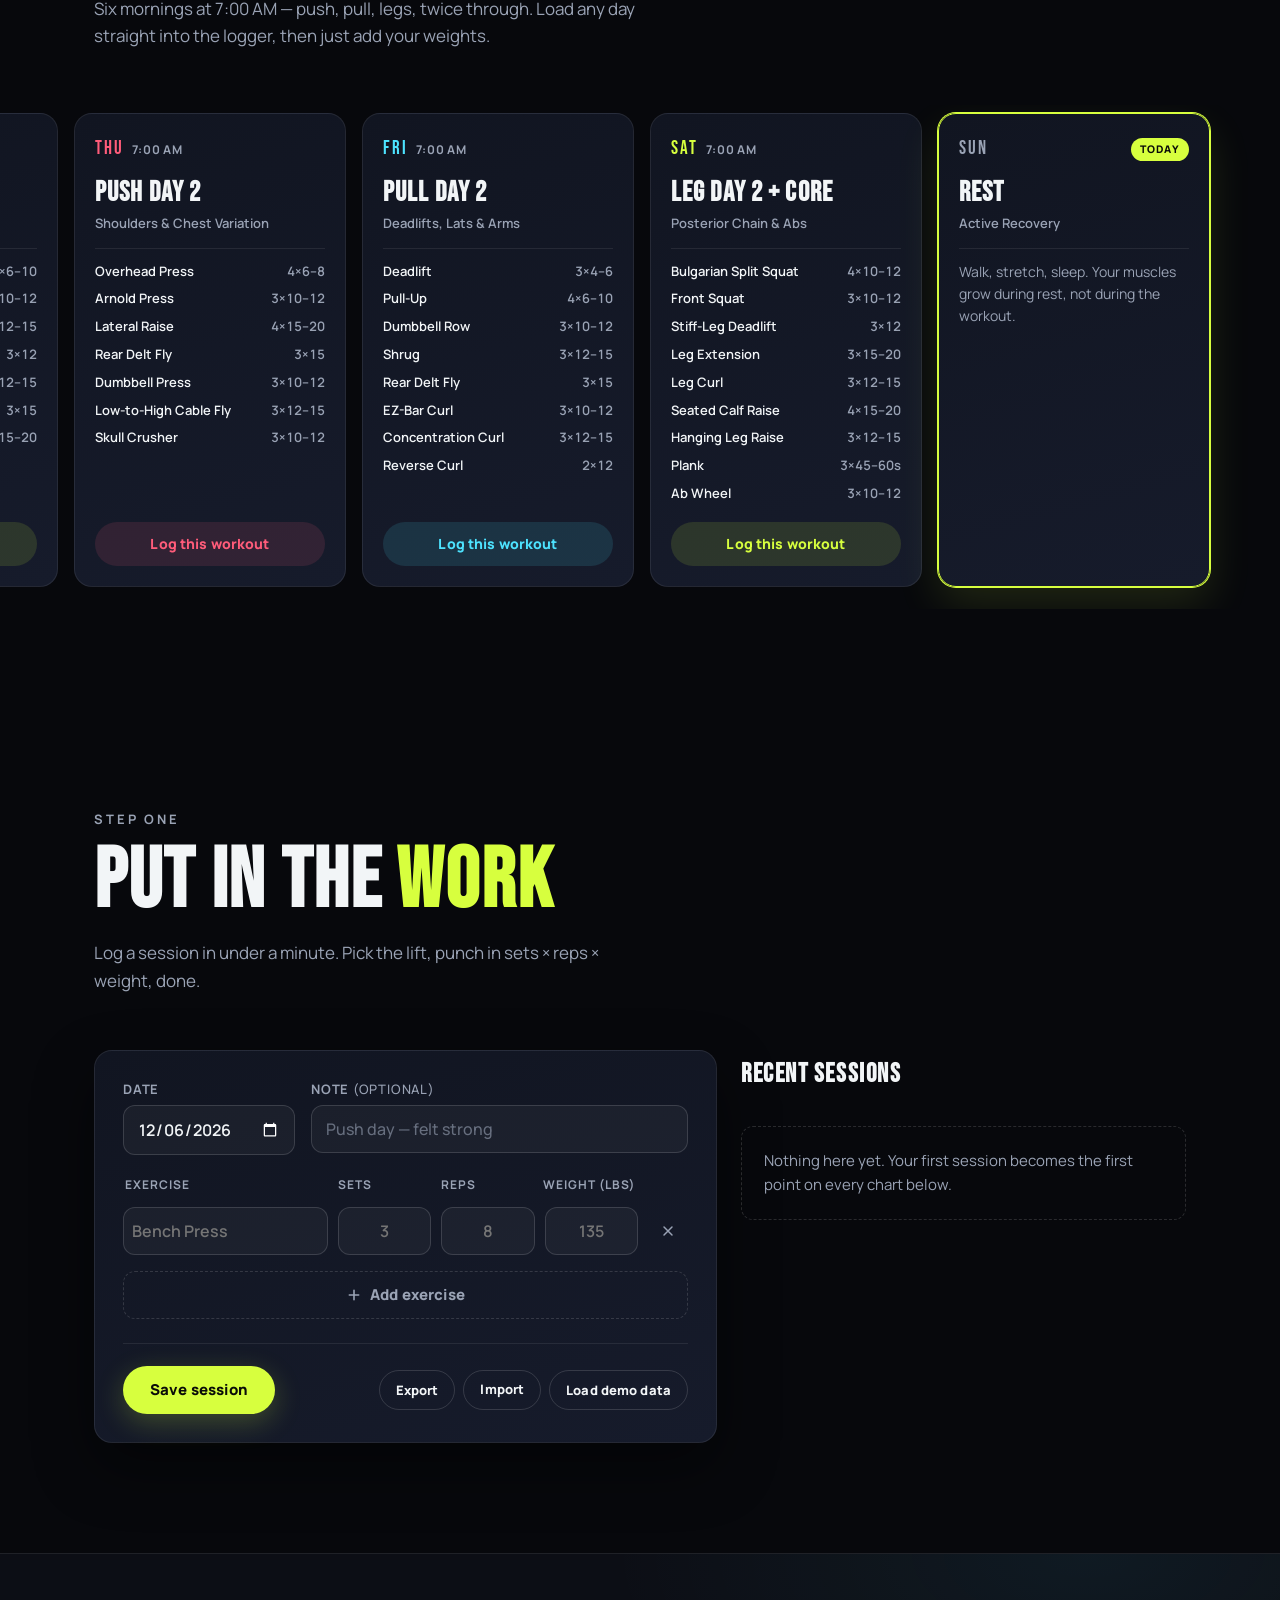
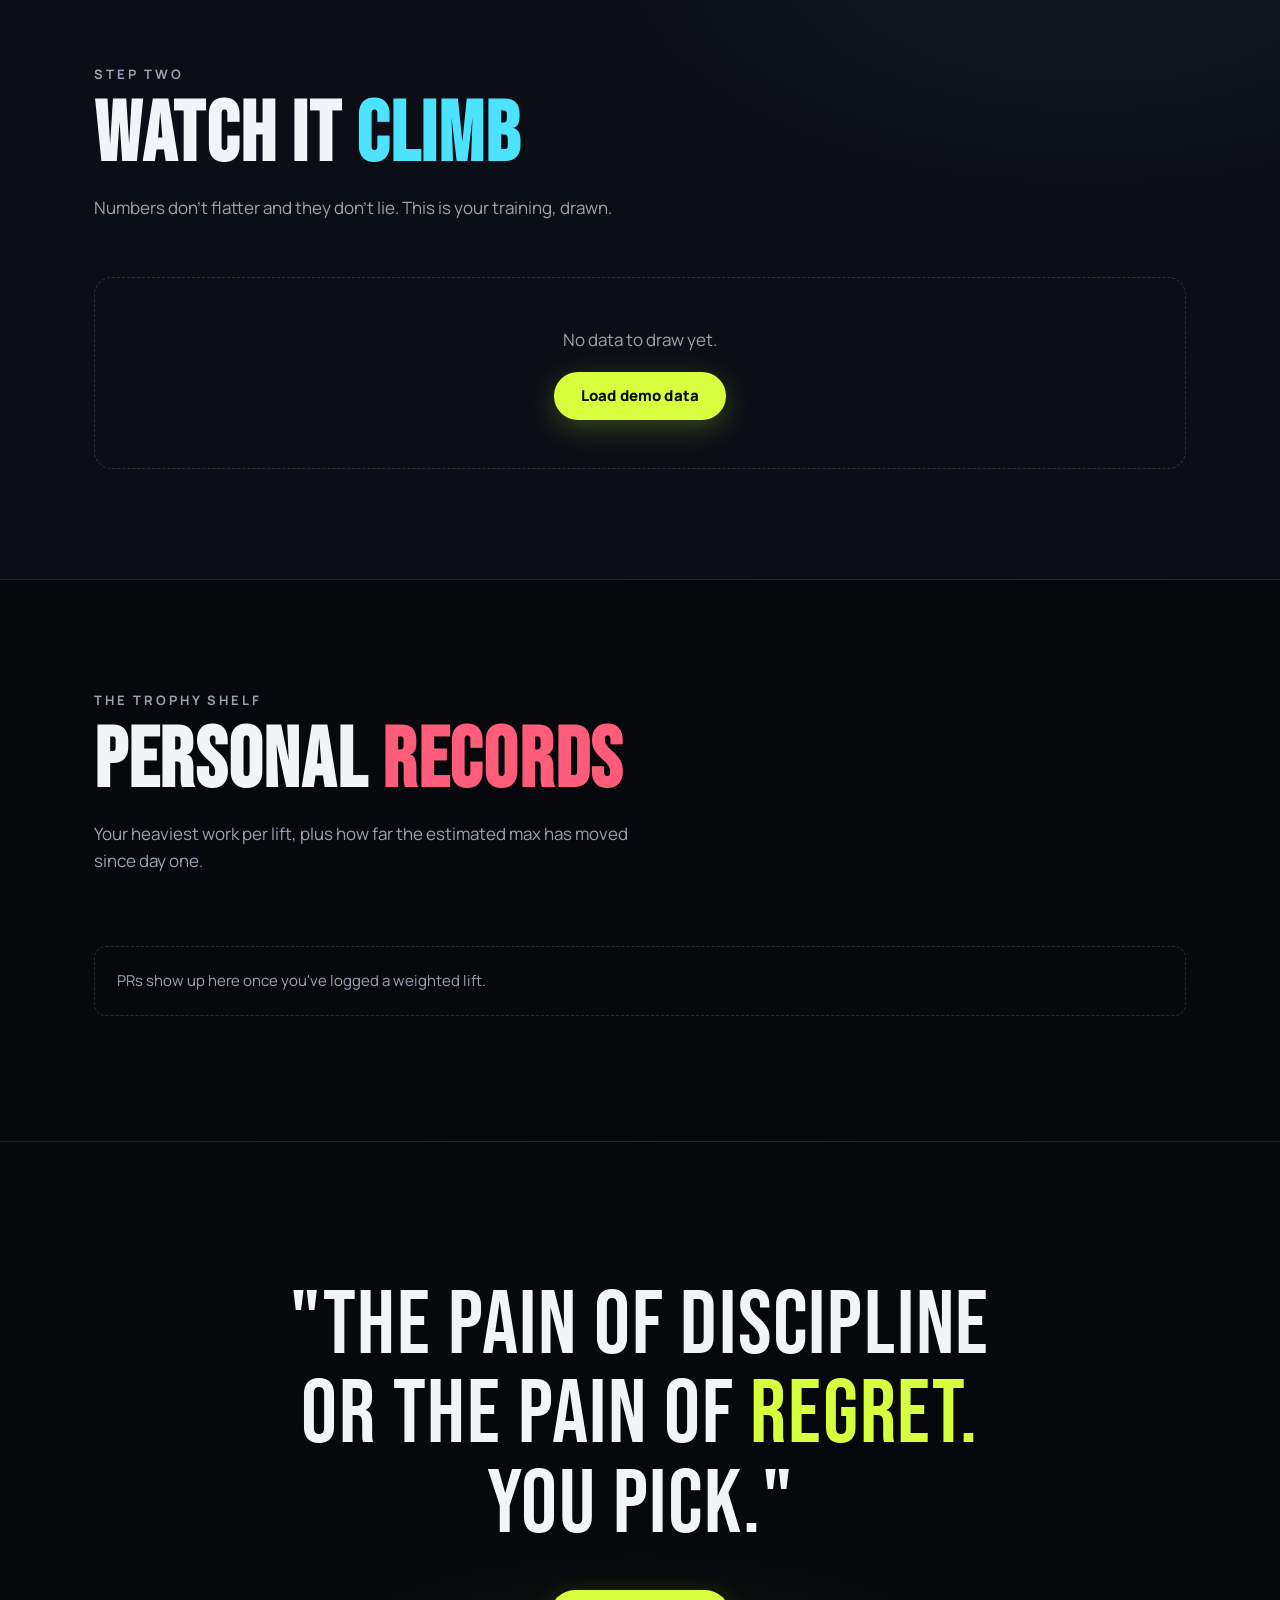
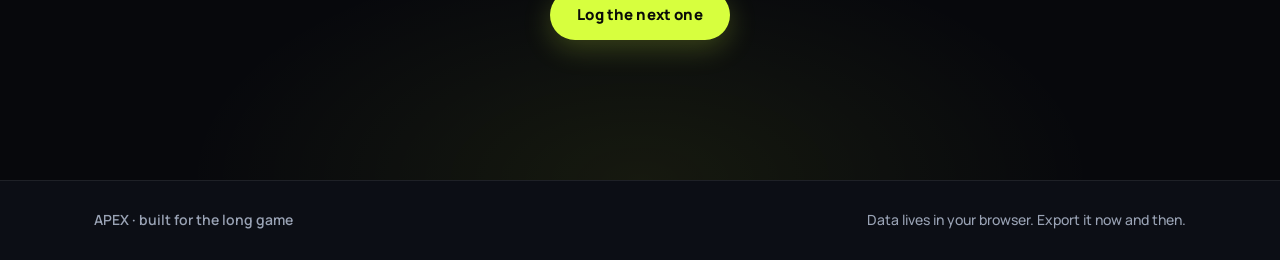
==== commit ffd8df8a: "Add weekly split from Google Calendar; harden mobile layout The Plan section mirrors the PPL x2 rout" ====
--- a/apex/index.html
+++ b/apex/index.html
@@ -23,6 +23,7 @@
       <span>APEX</span>
     </a>
     <nav class="nav__links" aria-label="Sections">
+      <a href="#plan">Plan</a>
       <a href="#log">Log</a>
       <a href="#dashboard">Dashboard</a>
       <a href="#records">Records</a>
@@ -110,6 +111,18 @@
       </div>
     </section>
 
+    <!-- ============ PLAN ============ -->
+    <section class="section section--plan" id="plan">
+      <div class="container">
+        <header class="section__head">
+          <p class="section__kicker reveal">Synced from your Google Calendar</p>
+          <h2 class="section__title"><span class="line-mask"><span class="line">THE WEEKLY <span class="t-volt">SPLIT</span></span></span></h2>
+          <p class="section__sub reveal">Six mornings at 7:00 AM — push, pull, legs, twice through. Load any day straight into the logger, then just add your weights.</p>
+        </header>
+      </div>
+      <div class="plan-track" id="planTrack" role="list" aria-label="Weekly workout plan"></div>
+    </section>
+
     <!-- ============ LOG ============ -->
     <section class="section" id="log">
       <div class="container">
@@ -225,6 +238,8 @@
                 <span>Rest</span>
                 <i class="hm-0"></i><i class="hm-1"></i><i class="hm-2"></i><i class="hm-3"></i><i class="hm-4"></i>
                 <span>Big day</span>
+                <i class="hm-sched"></i>
+                <span>Scheduled</span>
               </div>
             </div>
           </article>
--- a/apex/styles.css
+++ b/apex/styles.css
@@ -504,6 +504,135 @@
   box-shadow: var(--shadow);
 }
 
+/* ---------- weekly plan ---------- */
+
+.section--plan { padding-bottom: 90px; }
+
+.plan-track {
+  display: flex;
+  gap: 16px;
+  overflow-x: auto;
+  scroll-snap-type: x proximity;
+  padding: 8px max(24px, calc((100vw - 1140px) / 2)) 22px;
+  scrollbar-width: thin;
+  scrollbar-color: var(--border-strong) transparent;
+}
+
+.plan-card {
+  flex: 0 0 272px;
+  scroll-snap-align: start;
+  display: flex;
+  flex-direction: column;
+  background: linear-gradient(165deg, var(--panel), var(--panel-2));
+  border: 1px solid var(--border);
+  border-radius: var(--radius);
+  padding: 20px;
+  transition: border-color 0.25s, box-shadow 0.25s;
+}
+
+.plan-card:hover { border-color: var(--border-strong); }
+
+.plan-card--volt { --tone: var(--volt); --tone-soft: rgba(215, 255, 62, 0.12); }
+.plan-card--cyan { --tone: var(--cyan); --tone-soft: rgba(77, 227, 255, 0.12); }
+.plan-card--pink { --tone: var(--pink); --tone-soft: rgba(255, 92, 122, 0.12); }
+.plan-card--rest { --tone: var(--muted); --tone-soft: rgba(255, 255, 255, 0.06); opacity: 0.85; }
+
+.plan-card.is-today {
+  border-color: var(--volt);
+  box-shadow: 0 0 0 1px var(--volt), 0 18px 44px rgba(215, 255, 62, 0.12);
+}
+
+.plan-card__top {
+  display: flex;
+  align-items: center;
+  gap: 8px;
+  margin-bottom: 14px;
+}
+
+.plan-card__dow {
+  font-family: var(--font-display);
+  font-size: 19px;
+  letter-spacing: 0.1em;
+  color: var(--tone);
+}
+
+.plan-card__time {
+  font-size: 12px;
+  font-weight: 700;
+  color: var(--muted);
+  letter-spacing: 0.06em;
+}
+
+.plan-card__badge {
+  margin-left: auto;
+  font-size: 10.5px;
+  font-weight: 800;
+  letter-spacing: 0.12em;
+  color: var(--ink);
+  background: var(--volt);
+  border-radius: 999px;
+  padding: 3px 9px;
+}
+
+.plan-card__title {
+  margin: 0;
+  font-family: var(--font-display);
+  font-size: 28px;
+  line-height: 1;
+  letter-spacing: 0.04em;
+  text-transform: uppercase;
+}
+
+.plan-card__focus {
+  margin: 6px 0 14px;
+  font-size: 13px;
+  font-weight: 600;
+  color: var(--muted);
+}
+
+.plan-card__lifts {
+  list-style: none;
+  margin: 0 0 18px;
+  padding: 12px 0 0;
+  border-top: 1px solid var(--border);
+  display: flex;
+  flex-direction: column;
+  gap: 7px;
+  flex: 1;
+}
+
+.plan-card__lifts li {
+  display: flex;
+  justify-content: space-between;
+  gap: 10px;
+  font-size: 13px;
+  font-weight: 600;
+}
+
+.plan-card__lifts li span:first-child { color: var(--text); min-width: 0; }
+.plan-card__lifts li span:last-child { color: var(--muted); white-space: nowrap; font-variant-numeric: tabular-nums; }
+
+.plan-card__rest {
+  flex: 1;
+  margin: 0 0 18px;
+  padding-top: 12px;
+  border-top: 1px solid var(--border);
+  font-size: 14px;
+  color: var(--muted);
+}
+
+.plan-card .btn {
+  width: 100%;
+  min-height: 44px;
+  padding: 10px 16px;
+  font-size: 14px;
+  background: var(--tone-soft);
+  color: var(--tone);
+  border: 1px solid transparent;
+}
+
+.plan-card .btn:hover { border-color: var(--tone); }
+
 /* ---------- log ---------- */
 
 .log__grid {
@@ -792,6 +921,11 @@
 .heatmap__legend span { margin: 0 4px; }
 
 .hm-0, .heatmap i.hm-0 { background: rgba(255, 255, 255, 0.05); }
+.hm-sched, .heatmap i.hm-sched, .heatmap__legend i.hm-sched {
+  background: rgba(215, 255, 62, 0.06);
+  outline: 1.5px dashed rgba(215, 255, 62, 0.55);
+  outline-offset: -1.5px;
+}
 .hm-1, .heatmap i.hm-1 { background: rgba(215, 255, 62, 0.22); }
 .hm-2, .heatmap i.hm-2 { background: rgba(215, 255, 62, 0.45); }
 .hm-3, .heatmap i.hm-3 { background: rgba(215, 255, 62, 0.7); }
@@ -974,11 +1108,13 @@
 }
 
 @media (max-width: 640px) {
-  .nav { gap: 10px; padding: 8px 12px; }
-  .nav__links a { padding: 8px 9px; font-size: 13px; }
+  .nav { gap: 6px; padding: 6px 10px; }
+  .nav__links a { padding: 10px 8px; font-size: 13px; }
   .nav__brand span { display: none; }
   .nav__brand svg { width: 24px; height: 24px; }
-  .nav__unit { padding: 6px 10px; }
+  .nav__unit { padding: 8px 10px; }
+  .plan-card { flex-basis: 256px; }
+  .chart-card__body--donut { height: 330px; }
   .hero { padding-top: 120px; }
   .hero__stats { gap: 28px; flex-wrap: wrap; }
   .hero__stats dd { font-size: 36px; }
@@ -994,6 +1130,13 @@
   .log__data { justify-content: center; }
 }
 
+@media (max-width: 420px) {
+  .nav { gap: 2px; padding: 6px 8px; }
+  .nav__links { gap: 0; }
+  .nav__links a { padding: 10px 6px; font-size: 12px; }
+  .nav__unit { font-size: 11px; padding: 8px 8px; }
+}
+
 /* ============================================================
    REDUCED MOTION
    ============================================================ */
